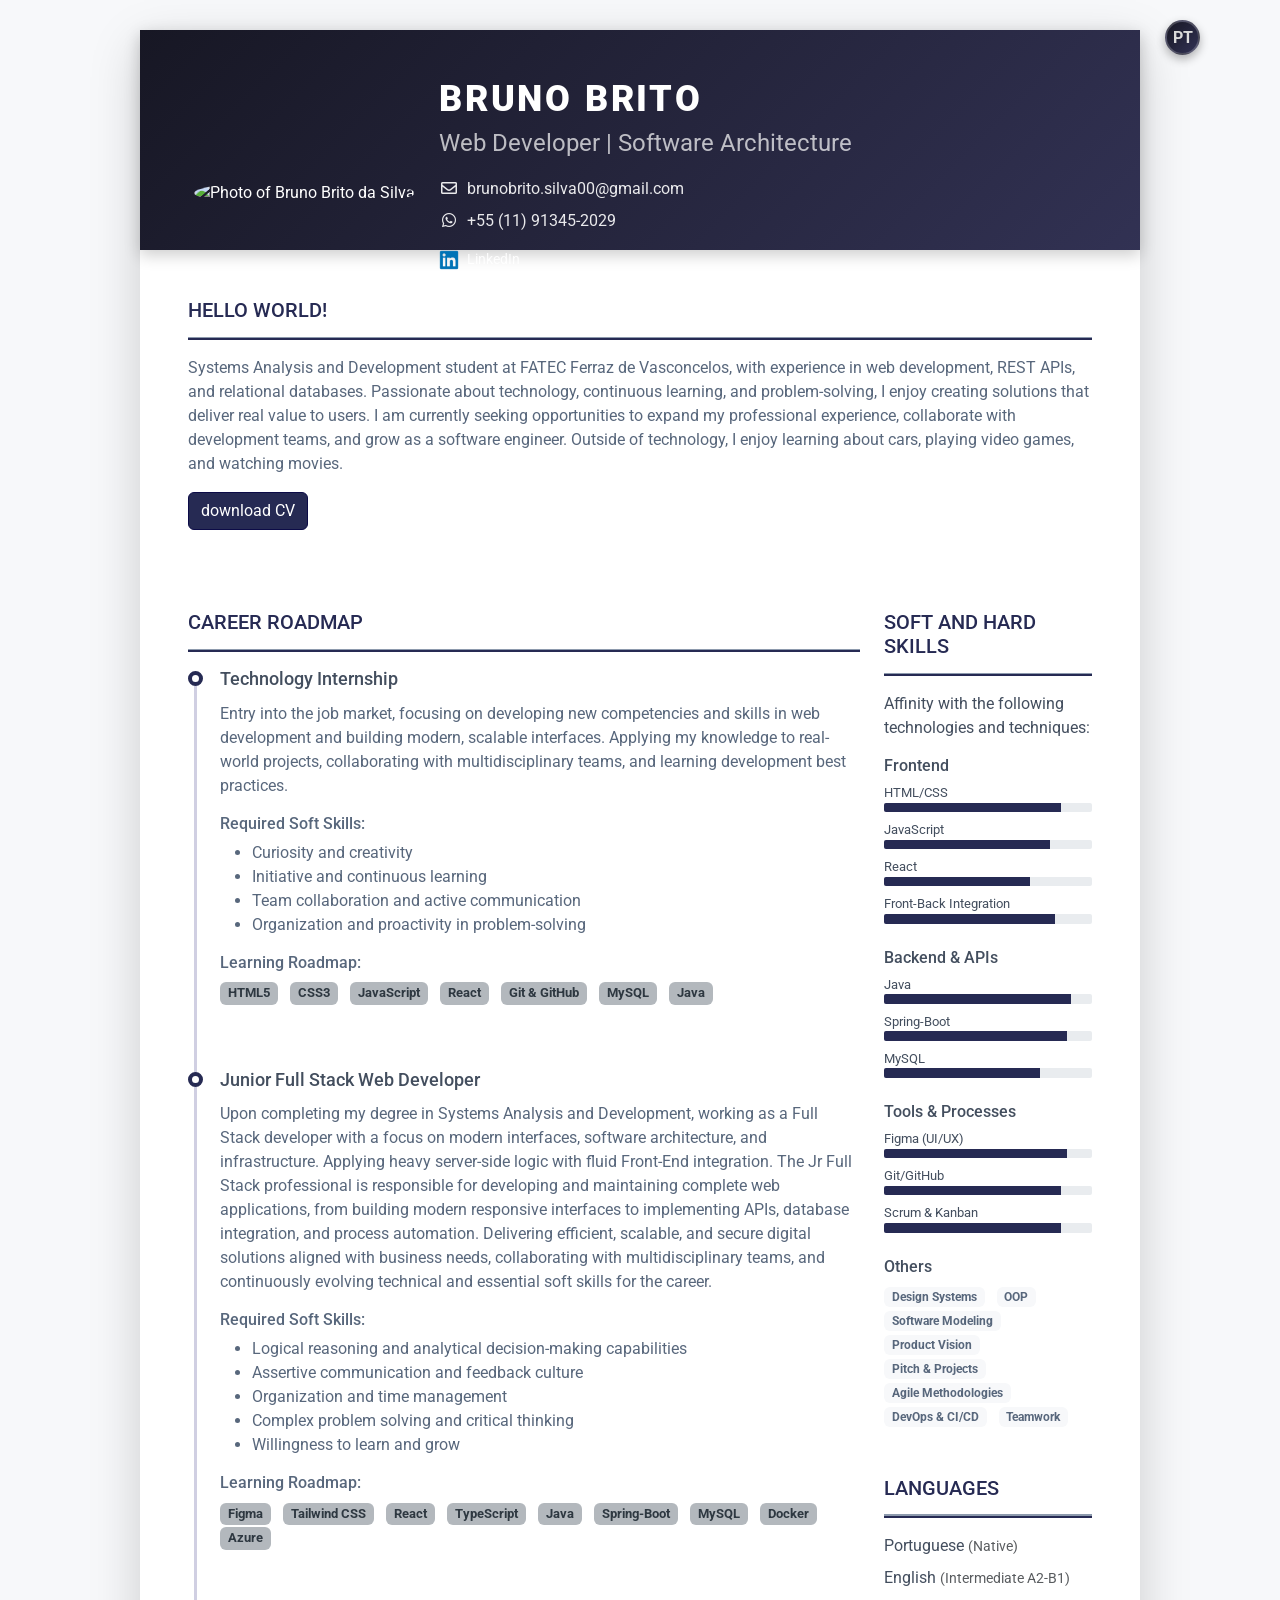
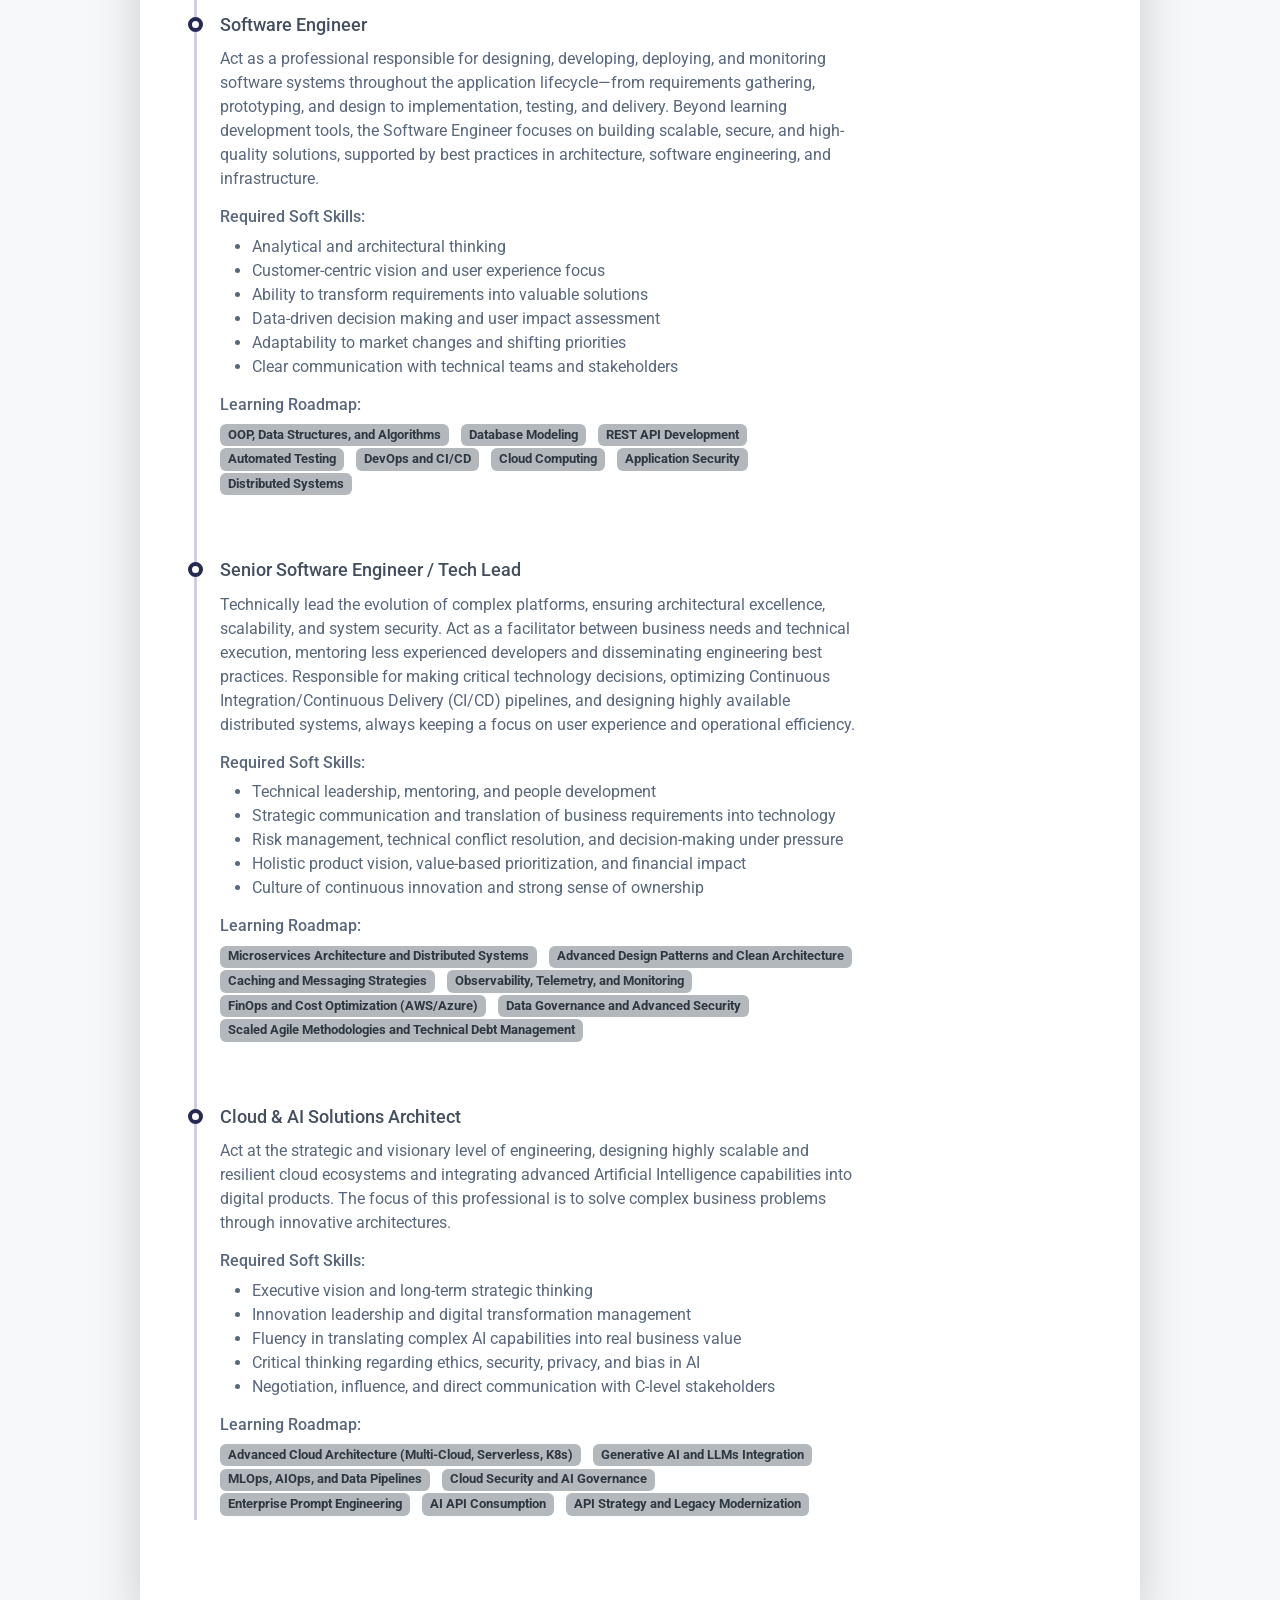
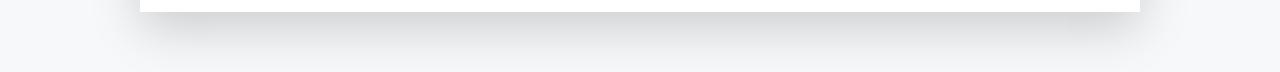
==== english.html @ 32cfc65d "Feat: Versão em Inglês, base para futura acessibilidade" ====
<!DOCTYPE html>
<html lang="pt-BR">

<!-- //Usei parte do seu código, aqui os créditos pra Jai: github.com/jaiane-soares. -->

<head>
    <title>Mapa de Carreira | Bruno Brito</title>

    <meta charset="utf-8">
    <meta http-equiv="X-UA-Compatible" content="IE=edge">
    <meta name="viewport" content="width=device-width, initial-scale=1.0">
    <meta name="description"
        content="Portfólio e trajetória profissional de Bruno Brito, desenvolvedor Full Stack com foco em interfaces modernas, automação, arquitetura de software e liderança em tecnologia.">
    <link rel="shortcut icon" href="favicon.ico">
    <link href="https://fonts.googleapis.com/css?family=Roboto:300,400,500,700,900" rel="stylesheet">
    <link rel="stylesheet" href="https://cdnjs.cloudflare.com/ajax/libs/font-awesome/5.15.4/css/all.min.css">
    <link id="theme-style" rel="stylesheet" href="assets/css/bootstrap.css">
    <style>
        @import url('assets/css/index.css');
    </style>
</head>

<body>
    
        <div class="accessibility-panel">
        <button onclick='window.location.href = "index.html"' id="lang-toggle" data-lang="pt" aria-label="Mudar idioma" title="Change Language">

            <span class="lang-text">PT</span>
   
        </button>
    </div> 


<article class="resume-wrapper text-center position-relative">
        <div class="resume-wrapper-inner mx-auto text-start bg-white shadow-lg">
            <header class="resume-header p-4">
                <div class="row align-items-center">
                    <div class="col-auto resume-picture-holder">
                        <img class="picture rounded-circle" src="/assets/images/profile.jpg"
                            alt="Photo of Bruno Brito da Silva">
                    </div>

                    <div class="col">
                        <div class="row justify-content-between">
                            <div class="primary-info col-auto">
                                <h1 class="name mt-0 mb-1 text-white text-uppercase">Bruno Brito</h1>
                                <div class="title mb-3" style="color: rgba(255,255,255,0.7);">Web Developer |
                                    Software Architecture</div>
                                <ul class="list-unstyled">
                                    <li class="mb-2">
                                        <a class="text-link" href="mailto:brunobrito.silva00@gmail.com">
                                            <i class="far fa-envelope fa-fw me-2"></i>brunobrito.silva00@gmail.com
                                        </a>
                                    </li>
                                    <li class="mb-2">
                                        <a class="text-link" href="https://wa.me/5511913452029" target="_blank">
                                            <i class="fab fa-whatsapp fa-fw me-2"></i>+55 (11) 91345-2029
                                        </a>
                                    </li>
                                </ul>
                            </div>

                            <div class="secondary-info col-12 col-md-5 mt-3 mt-md-0">
                                <ul class="resume-social list-unstyled mb-0">
                                    <li class="mb-3">
                                        <a class="text-link" href="https://www.linkedin.com/in/brunob-silva/"
                                            target="_blank">

                                            <img src="assets/images/linkedin.png" alt="LinkedIn Icon"
                                                style="width: 20px; height: 20px; object-fit: contain; margin-right: 5px;">
                                            </span>
                                            LinkedIn
                                        </a>
                                    </li>
                                    <li class="mb-0">
                                        <a class="text-link" href="https://github.com/brunobdev04" target="_blank">

                                            <img src="assets/images/github.png" alt="GitHub Icon"
                                                style="width: 20px; height: 20px; object-fit: contain; margin-right: 5px;">
                                            </span>
                                            GitHub
                                        </a>
                                    </li>
                                </ul>
                            </div>
                        </div>
                    </div>

            </header>


            <div class="resume-body p-5">
                <section class="resume-section summary-section mb-5">
                    <h2 class="resume-section-title text-uppercase font-weight-bold pb-3 mb-3" data-i18n="hello" data-i18n-default="Hello">Hello World!</h2>
                    <div class="resume-section-content">
                        <p class="mb-0">Systems Analysis and Development student at FATEC Ferraz de Vasconcelos, with experience in web development, REST APIs, and relational databases. Passionate about technology, continuous learning, and problem-solving, I enjoy creating solutions that deliver real value to users. I am currently seeking opportunities to expand my professional experience, collaborate with development teams, and grow as a software engineer. Outside of technology, I enjoy learning about cars, playing video games, and watching movies.</p>
                        <a class="btn btn-primary mt-3" href="dados/cv_brunob.pdf" target="_blank"
                            download="Curriculo_Bruno_Brito.pdf">download CV</a>
                    </div>
                </section>
                <div class="row">
                    <div class="col-lg-9">
                        <section class="resume-section experience-section mb-5">
                            <h2 class="resume-section-title text-uppercase font-weight-bold pb-3 mb-3">Career Roadmap
                            </h2>
                            <div class="resume-section-content">
                                <div class="resume-timeline position-relative">

                                    <article class="resume-timeline-item position-relative pb-5">
                                        <div class="resume-timeline-item-header mb-2">
                                            <div class="d-flex flex-column flex-md-row">
                                                <h3 class="resume-position-title font-weight-bold mb-1">Technology Internship</h3>
                                            </div>
                                        </div>
                                        <div class="resume-timeline-item-desc">
                                            <p>Entry into the job market, focusing on developing new competencies and skills in web development and building modern, scalable interfaces. Applying my knowledge to real-world projects, collaborating with multidisciplinary teams, and learning development best practices.</p>
                                            <h4 class="resume-timeline-item-desc-heading font-weight-bold">Required Soft Skills:</h4>
                                            <ul>
                                                <li>Curiosity and creativity</li>
                                                <li>Initiative and continuous learning</li>
                                                <li>Team collaboration and active communication</li>
                                                <li>Organization and proactivity in problem-solving</li>
                                            </ul>
                                            <h4 class="resume-timeline-item-desc-heading font-weight-bold">Learning Roadmap:</h4>
                                            <ul class="list-inline">
                                                <li class="list-inline-item"><span
                                                        class="badge bg-secondary badge-pill">HTML5</span></li>
                                                <li class="list-inline-item"><span
                                                        class="badge bg-secondary badge-pill">CSS3</span></li>
                                                <li class="list-inline-item"><span
                                                        class="badge bg-secondary badge-pill">JavaScript</span></li>
                                                <li class="list-inline-item"><span
                                                        class="badge bg-secondary badge-pill">React</span></li>
                                                <li class="list-inline-item"><span
                                                        class="badge bg-secondary badge-pill">Git & GitHub</span></li>
                                                <li class="list-inline-item"><span
                                                        class="badge bg-secondary badge-pill">MySQL</span></li>
                                                <li class="list-inline-item"><span
                                                        class="badge bg-secondary badge-pill">Java</span></li>
                                            </ul>
                                        </div>
                                    </article>

                                    <article class="resume-timeline-item position-relative pb-5">
                                        <div class="resume-timeline-item-header mb-2">
                                            <div class="d-flex flex-column flex-md-row">
                                                <h3 class="resume-position-title font-weight-bold mb-1">Junior Full Stack Web Developer</h3>
                                            </div>
                                        </div>
                                        <div class="resume-timeline-item-desc">
                                            <p>Upon completing my degree in Systems Analysis and Development, working as a Full Stack developer with a focus on modern interfaces, software architecture, and infrastructure. Applying heavy server-side logic with fluid Front-End integration. The Jr Full Stack professional is responsible for developing and maintaining complete web applications, from building modern responsive interfaces to implementing APIs, database integration, and process automation. Delivering efficient, scalable, and secure digital solutions aligned with business needs, collaborating with multidisciplinary teams, and continuously evolving technical and essential soft skills for the career.</p>
                                            <h4 class="resume-timeline-item-desc-heading font-weight-bold">Required Soft Skills:</h4>
                                            <ul>
                                                <li>Logical reasoning and analytical decision-making capabilities</li>
                                                <li>Assertive communication and feedback culture</li>
                                                <li>Organization and time management</li>
                                                <li>Complex problem solving and critical thinking</li>
                                                <li>Willingness to learn and grow</li>
                                            </ul>
                                            <h4 class="resume-timeline-item-desc-heading font-weight-bold">Learning Roadmap:</h4>
                                            <ul class="list-inline">
                                                <li class="list-inline-item"><span
                                                        class="badge bg-secondary badge-pill">Figma</span></li>
                                                <li class="list-inline-item"><span
                                                        class="badge bg-secondary badge-pill">Tailwind CSS</span></li>
                                                <li class="list-inline-item"><span
                                                        class="badge bg-secondary badge-pill">React</span></li>
                                                <li class="list-inline-item"><span
                                                        class="badge bg-secondary badge-pill">TypeScript</span></li>
                                                <li class="list-inline-item"><span
                                                        class="badge bg-secondary badge-pill">Java</span></li>
                                                <li class="list-inline-item"><span
                                                        class="badge bg-secondary badge-pill">Spring-Boot</span></li>
                                                <li class="list-inline-item"><span
                                                        class="badge bg-secondary badge-pill">MySQL</span></li>
                                                <li class="list-inline-item"><span
                                                        class="badge bg-secondary badge-pill">Docker</span></li>
                                                <li class="list-inline-item"><span
                                                        class="badge bg-secondary badge-pill">Azure</span></li>
                                            </ul>
                                        </div>
                                    </article>

                                    <article class="resume-timeline-item position-relative pb-5">
                                        <div class="resume-timeline-item-header mb-2">
                                            <div class="d-flex flex-column flex-md-row">
                                                <h3 class="resume-position-title font-weight-bold mb-1">Software Engineer</h3>
                                            </div>
                                        </div>
                                        <div class="resume-timeline-item-desc">
                                            <p>Act as a professional responsible for designing, developing, deploying, and monitoring software systems throughout the application lifecycle—from requirements gathering, prototyping, and design to implementation, testing, and delivery. Beyond learning development tools, the Software Engineer focuses on building scalable, secure, and high-quality solutions, supported by best practices in architecture, software engineering, and infrastructure.</p>
                                            <h4 class="resume-timeline-item-desc-heading font-weight-bold">Required Soft Skills:</h4>
                                            <ul>
                                                <li>Analytical and architectural thinking</li>
                                                <li>Customer-centric vision and user experience focus</li>
                                                <li>Ability to transform requirements into valuable solutions</li>
                                                <li>Data-driven decision making and user impact assessment</li>
                                                <li>Adaptability to market changes and shifting priorities</li>
                                                <li>Clear communication with technical teams and stakeholders</li>
                                            </ul>
                                            <h4 class="resume-timeline-item-desc-heading font-weight-bold">Learning Roadmap:</h4>
                                            <ul class="list-inline">
                                                <li class="list-inline-item"><span
                                                        class="badge bg-secondary badge-pill">OOP, Data Structures, and Algorithms</span></li>
                                                <li class="list-inline-item"><span
                                                        class="badge bg-secondary badge-pill">Database Modeling</span></li>
                                                <li class="list-inline-item"><span
                                                        class="badge bg-secondary badge-pill">REST API Development</span></li>
                                                <li class="list-inline-item"><span
                                                        class="badge bg-secondary badge-pill">Automated Testing</span></li>
                                                <li class="list-inline-item"><span
                                                        class="badge bg-secondary badge-pill">DevOps and CI/CD</span></li>
                                                <li class="list-inline-item"><span
                                                        class="badge bg-secondary badge-pill">Cloud Computing</span>
                                                </li>
                                                <li class="list-inline-item"><span
                                                        class="badge bg-secondary badge-pill">Application Security</span></li>
                                                <li class="list-inline-item"><span
                                                        class="badge bg-secondary badge-pill">Distributed Systems</span></li>
                                            </ul>
                                        </div>
                                    </article>

                                    <article class="resume-timeline-item position-relative pb-5">
                                        <div class="resume-timeline-item-header mb-2">
                                            <div class="d-flex flex-column flex-md-row">
                                                <h3 class="resume-position-title font-weight-bold mb-1">Senior Software Engineer / Tech Lead</h3>
                                            </div>
                                        </div>
                                        <div class="resume-timeline-item-desc">
                                            <p>Technically lead the evolution of complex platforms, ensuring architectural excellence, scalability, and system security. Act as a facilitator between business needs and technical execution, mentoring less experienced developers and disseminating engineering best practices. Responsible for making critical technology decisions, optimizing Continuous Integration/Continuous Delivery (CI/CD) pipelines, and designing highly available distributed systems, always keeping a focus on user experience and operational efficiency.</p>
                                            <h4 class="resume-timeline-item-desc-heading font-weight-bold">Required Soft Skills:</h4>
                                            <ul>
                                                <li>Technical leadership, mentoring, and people development</li>
                                                <li>Strategic communication and translation of business requirements into technology</li>
                                                <li>Risk management, technical conflict resolution, and decision-making under pressure</li>
                                                <li>Holistic product vision, value-based prioritization, and financial impact</li>
                                                <li>Culture of continuous innovation and strong sense of ownership</li>
                                            </ul>
                                            <h4 class="resume-timeline-item-desc-heading font-weight-bold">Learning Roadmap:</h4>
                                            <ul class="list-inline">
                                                <li class="list-inline-item"><span
                                                        class="badge bg-secondary badge-pill">Microservices Architecture and Distributed Systems</span></li>
                                                <li class="list-inline-item"><span
                                                        class="badge bg-secondary badge-pill">Advanced Design Patterns and Clean Architecture</span></li>
                                                <li class="list-inline-item"><span
                                                        class="badge bg-secondary badge-pill">Caching and Messaging Strategies</span></li>
                                                <li class="list-inline-item"><span
                                                        class="badge bg-secondary badge-pill">Observability, Telemetry, and Monitoring</span></li>
                                                <li class="list-inline-item"><span
                                                        class="badge bg-secondary badge-pill">FinOps and Cost Optimization (AWS/Azure)</span></li>
                                                <li class="list-inline-item"><span
                                                        class="badge bg-secondary badge-pill">Data Governance and Advanced Security</span></li>
                                                <li class="list-inline-item"><span
                                                        class="badge bg-secondary badge-pill">Scaled Agile Methodologies and Technical Debt Management</span></li>
                                            </ul>
                                        </div>
                                    </article>


                                    <article class="resume-timeline-item position-relative">
                                        <div class="resume-timeline-item-header mb-2">
                                            <div class="d-flex flex-column flex-md-row">
                                                <h3 class="resume-position-title font-weight-bold mb-1">Cloud & AI Solutions Architect</h3>
                                            </div>
                                        </div>
                                        <div class="resume-timeline-item-desc">
                                            <p>Act at the strategic and visionary level of engineering, designing highly scalable and resilient cloud ecosystems and integrating advanced Artificial Intelligence capabilities into digital products. The focus of this professional is to solve complex business problems through innovative architectures.</p>
                                            <h4 class="resume-timeline-item-desc-heading font-weight-bold">Required Soft Skills:</h4>
                                            <ul>
                                                <li>Executive vision and long-term strategic thinking</li>
                                                <li>Innovation leadership and digital transformation management</li>
                                                <li>Fluency in translating complex AI capabilities into real business value</li>
                                                <li>Critical thinking regarding ethics, security, privacy, and bias in AI
                                                </li>
                                                <li>Negotiation, influence, and direct communication with C-level stakeholders</li>
                                            </ul>
                                            <h4 class="resume-timeline-item-desc-heading font-weight-bold">Learning Roadmap:</h4>
                                            <ul class="list-inline">
                                                <li class="list-inline-item"><span
                                                        class="badge bg-secondary badge-pill">Advanced Cloud Architecture (Multi-Cloud, Serverless, K8s)</span></li>
                                                <li class="list-inline-item"><span
                                                        class="badge bg-secondary badge-pill">Generative AI and LLMs Integration</span></li>
                                                <li class="list-inline-item"><span
                                                        class="badge bg-secondary badge-pill">MLOps, AIOps, and Data Pipelines</span></li>
                                                <li class="list-inline-item"><span
                                                        class="badge bg-secondary badge-pill">Cloud Security and AI Governance</span></li>
                                                <li class="list-inline-item"><span
                                                        class="badge bg-secondary badge-pill">Enterprise Prompt Engineering</span></li>
                                                <li class="list-inline-item"><span
                                                        class="badge bg-secondary badge-pill">AI API Consumption</span></li>
                                                <li class="list-inline-item"><span
                                                        class="badge bg-secondary badge-pill">API Strategy and Legacy Modernization</span></li>
                                            </ul>
                                        </div>
                                    </article>

                                </div>
                            </div>
                        </section>
                    </div>
                    <div class="col-lg-3">
                        <section class="resume-section skills-section mb-5">
                            <h2 class="resume-section-title text-uppercase font-weight-bold pb-3 mb-3">Soft and Hard Skills</h2>
                            <p>Affinity with the following technologies and techniques:</p>
                            <div class="resume-section-content">

                                <div class="resume-skill-item">
                                    <h4 class="resume-skills-cat font-weight-bold">Frontend</h4>
                                    <ul class="list-unstyled mb-4">
                                        <li class="mb-2">
                                            <div class="resume-skill-name">HTML/CSS</div>
                                            <div class="progress resume-progress">
                                                <div class="progress-bar theme-progress-bar-dark" role="progressbar"
                                                    style="width: 85%" aria-valuenow="85" aria-valuemin="0"
                                                    aria-valuemax="100"></div>
                                            </div>
                                        </li>
                                        <li class="mb-2">
                                            <div class="resume-skill-name">JavaScript</div>
                                            <div class="progress resume-progress">
                                                <div class="progress-bar theme-progress-bar-dark" role="progressbar"
                                                    style="width: 80%" aria-valuenow="80" aria-valuemin="0"
                                                    aria-valuemax="100"></div>
                                            </div>
                                        </li>
                                        <li class="mb-2">
                                            <div class="resume-skill-name">React</div>
                                            <div class="progress resume-progress">
                                                <div class="progress-bar theme-progress-bar-dark" role="progressbar"
                                                    style="width: 70%" aria-valuenow="70" aria-valuemin="0"
                                                    aria-valuemax="100"></div>
                                            </div>
                                        </li>
                                        <li class="mb-2">
                                            <div class="resume-skill-name">Front-Back Integration</div>
                                            <div class="progress resume-progress">
                                                <div class="progress-bar theme-progress-bar-dark" role="progressbar"
                                                    style="width: 82%" aria-valuenow="82" aria-valuemin="0"
                                                    aria-valuemax="100"></div>
                                            </div>
                                        </li>
                                    </ul>
                                </div>

                                <div class="resume-skill-item">
                                    <h4 class="resume-skills-cat font-weight-bold">Backend & APIs</h4>
                                    <ul class="list-unstyled mb-4">
                                        <li class="mb-2">
                                            <div class="resume-skill-name">Java</div>
                                            <div class="progress resume-progress">
                                                <div class="progress-bar theme-progress-bar-dark" role="progressbar"
                                                    style="width: 90%" aria-valuenow="90" aria-valuemin="0"
                                                    aria-valuemax="100"></div>
                                            </div>
                                        </li>
                                        <li class="mb-2">
                                            <div class="resume-skill-name">Spring-Boot</div>
                                            <div class="progress resume-progress">
                                                <div class="progress-bar theme-progress-bar-dark" role="progressbar"
                                                    style="width: 88%" aria-valuenow="88" aria-valuemin="0"
                                                    aria-valuemax="100"></div>
                                            </div>
                                        </li>

                                        <li class="mb-2">
                                            <div class="resume-skill-name">MySQL</div>
                                            <div class="progress resume-progress">
                                                <div class="progress-bar theme-progress-bar-dark" role="progressbar"
                                                    style="width: 75%" aria-valuenow="75" aria-valuemin="0"
                                                    aria-valuemax="100"></div>
                                            </div>
                                        </li>
                                    </ul>
                                </div>

                                <div class="resume-skill-item">
                                    <h4 class="resume-skills-cat font-weight-bold">Tools & Processes</h4>
                                    <ul class="list-unstyled mb-4">
                                        <li class="mb-2">
                                            <div class="resume-skill-name">Figma (UI/UX)</div>
                                            <div class="progress resume-progress">
                                                <div class="progress-bar theme-progress-bar-dark" role="progressbar"
                                                    style="width: 88%" aria-valuenow="88" aria-valuemin="0"
                                                    aria-valuemax="100"></div>
                                            </div>
                                        </li>
                                        <li class="mb-2">
                                            <div class="resume-skill-name">Git/GitHub</div>
                                            <div class="progress resume-progress">
                                                <div class="progress-bar theme-progress-bar-dark" role="progressbar"
                                                    style="width: 85%" aria-valuenow="85" aria-valuemin="0"
                                                    aria-valuemax="100"></div>
                                            </div>
                                        </li>
                                        <li class="mb-2">
                                            <div class="resume-skill-name">Scrum & Kanban</div>
                                            <div class="progress resume-progress">
                                                <div class="progress-bar theme-progress-bar-dark" role="progressbar"
                                                    style="width: 85%" aria-valuenow="85" aria-valuemin="0"
                                                    aria-valuemax="100"></div>
                                            </div>
                                        </li>
                                    </ul>
                                </div>

                                <div class="resume-skill-item">
                                    <h4 class="resume-skills-cat font-weight-bold">Others</h4>
                                    <ul class="list-inline">
                                        <li class="list-inline-item"><span class="badge badge-light">Design
                                                Systems</span></li>
                                        <li class="list-inline-item"><span class="badge badge-light">OOP</span></li>
                                        <li class="list-inline-item"><span class="badge badge-light">Software Modeling</span></li>
                                        <li class="list-inline-item"><span class="badge badge-light">Product Vision</span></li>
                                        <li class="list-inline-item"><span class="badge badge-light">Pitch & Projects</span></li>
                                        <li class="list-inline-item"><span class="badge badge-light">Agile Methodologies</span></li>
                                        <li class="list-inline-item"><span class="badge badge-light">DevOps & CI/CD</span></li>
                                        <li class="list-inline-item"><span class="badge badge-light">Teamwork</span></li>
                                    </ul>
                                </div>
                            </div>
                        </section>
                        <section class="resume-section language-section mb-5">
                            <h2 class="resume-section-title text-uppercase font-weight-bold pb-3 mb-3">Languages</h2>
                            <div class="resume-section-content">
                                <ul class="list-unstyled resume-lang-list">
                                    <li class="mb-2"><span class="resume-lang-name font-weight-bold">Portuguese</span>
                                        <small class="text-muted font-weight-normal">(Native)</small>
                                    </li>
                                    <li class="mb-2 align-middle"><span
                                            class="resume-lang-name font-weight-bold">English</span> <small
                                            class="text-muted font-weight-normal">(Intermediate A2-B1)</small></li>
                                </ul>
                            </div>
                        </section>
                    </div>
                </div>
            </div>
        </div>
    </article>

</body>

</html>
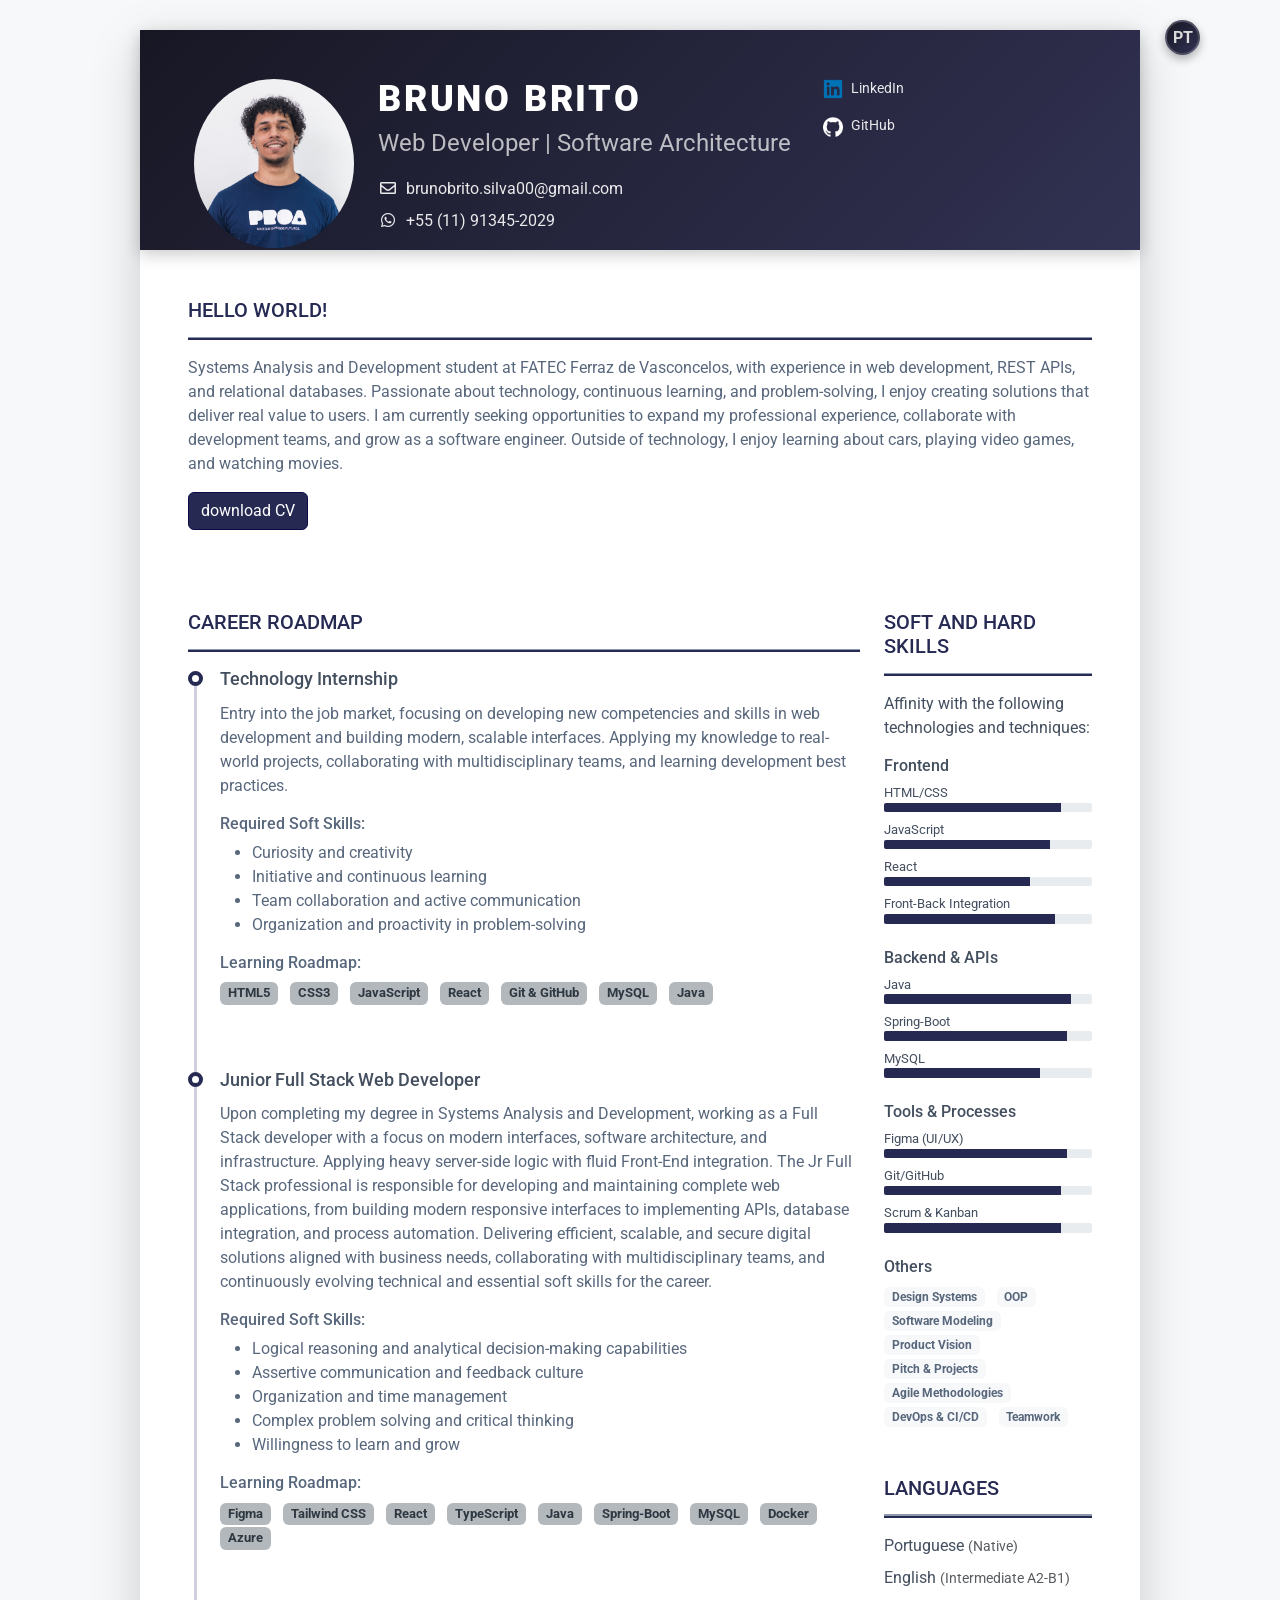
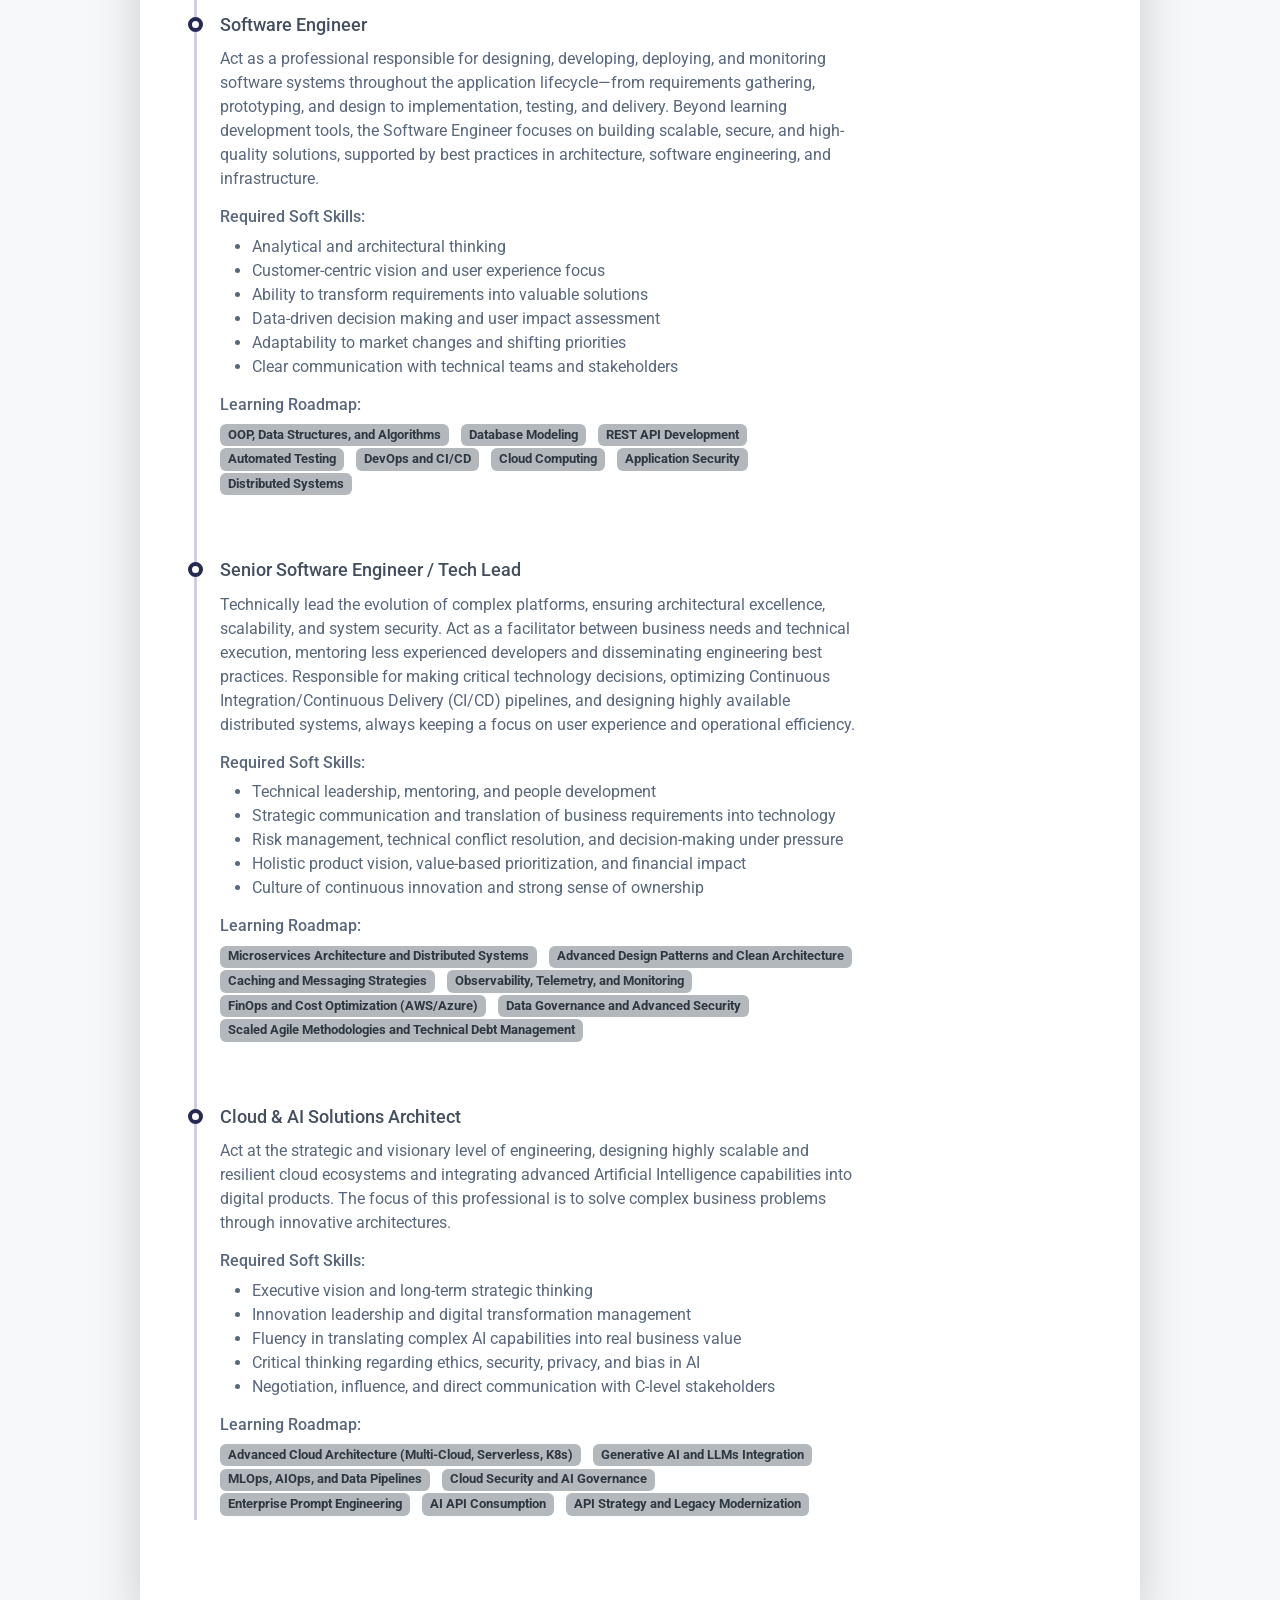
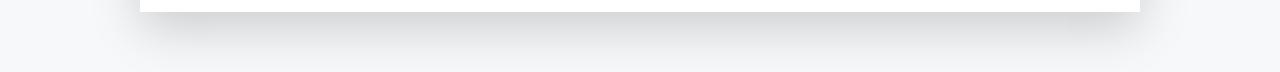
==== commit 21684a5b: "Quickfix: Url da imagem de perfil" ====
--- a/english.html
+++ b/english.html
@@ -36,7 +36,7 @@
             <header class="resume-header p-4">
                 <div class="row align-items-center">
                     <div class="col-auto resume-picture-holder">
-                        <img class="picture rounded-circle" src="/assets/images/profile.jpg"
+                        <img class="picture rounded-circle" src="/assets/images/profilepic.jpg"
                             alt="Photo of Bruno Brito da Silva">
                     </div>
 
